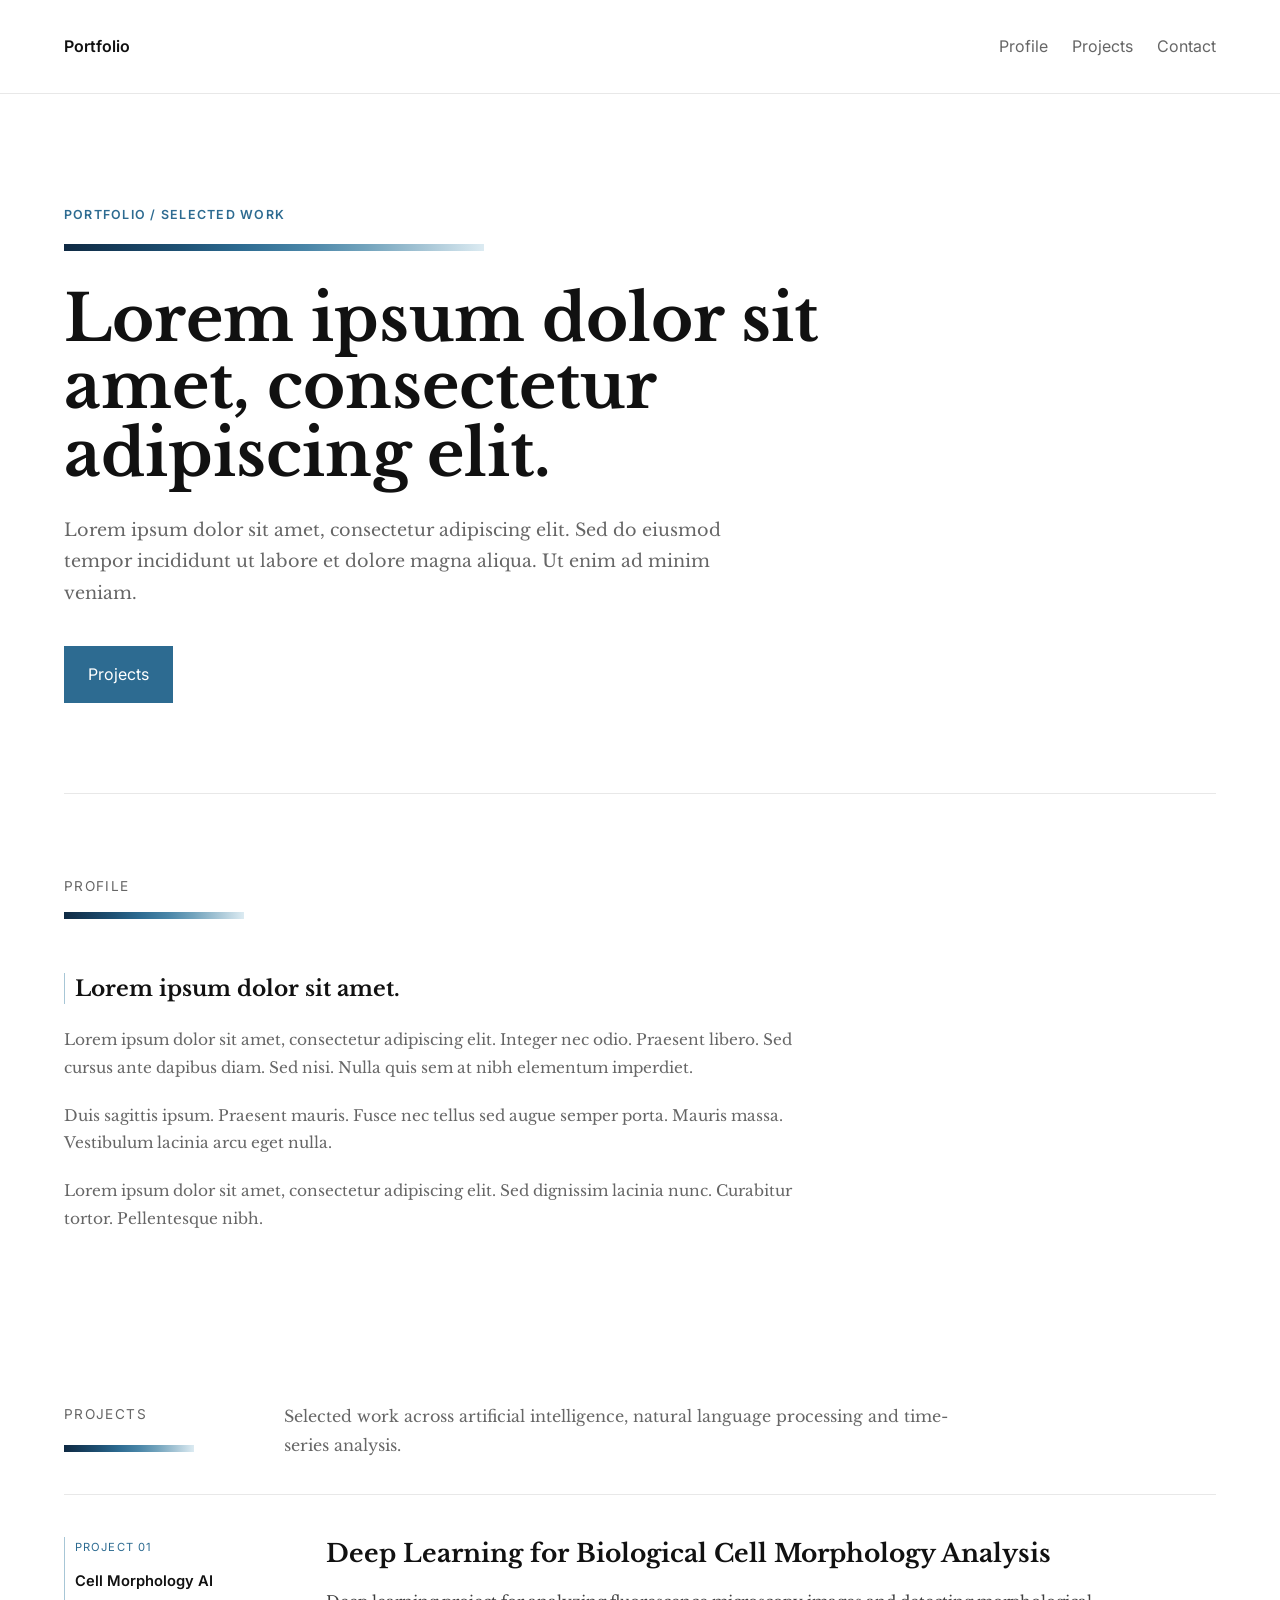
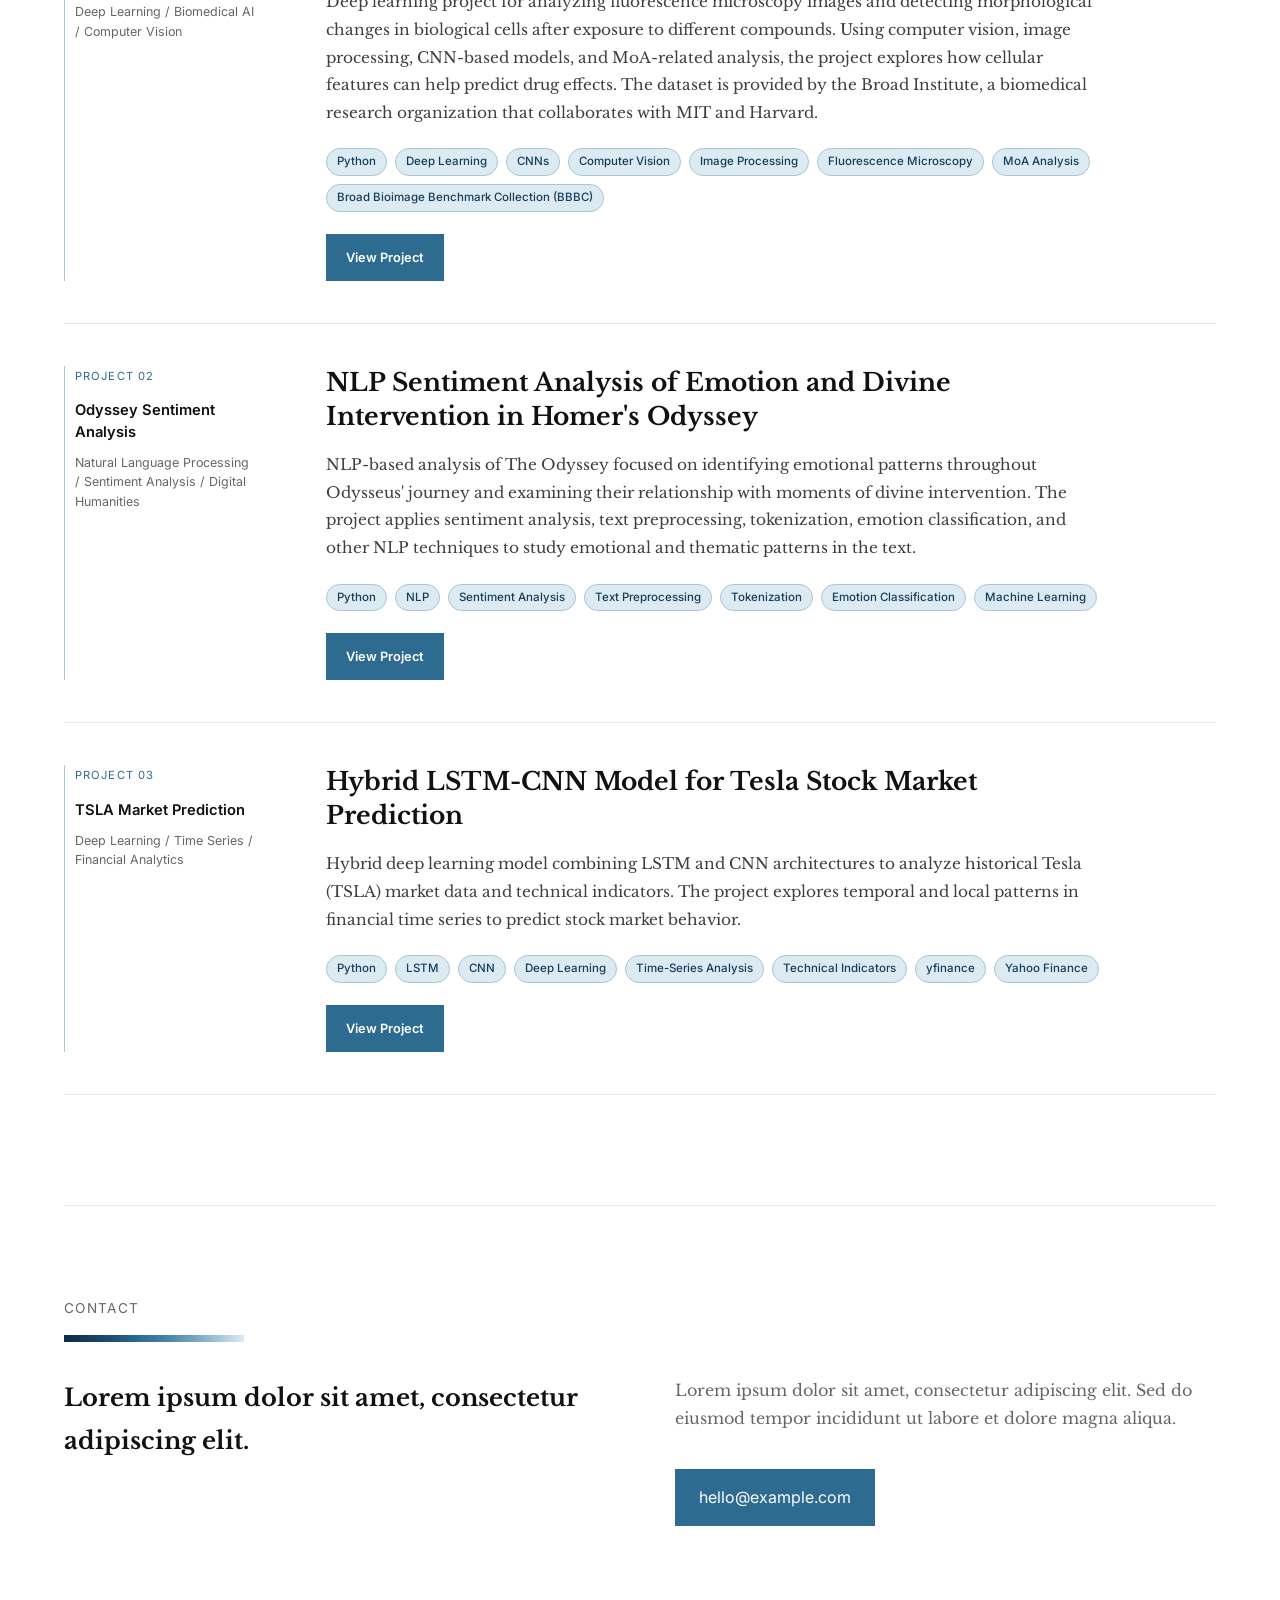
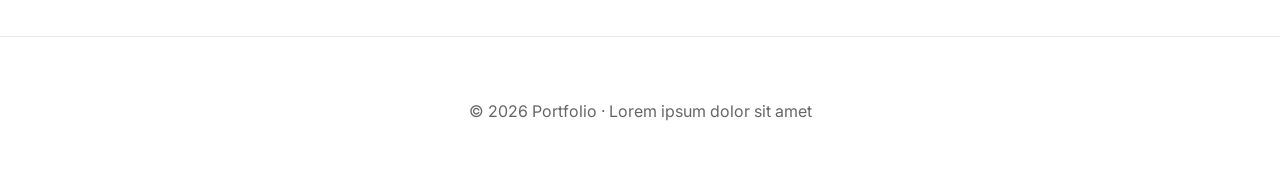
==== portafolio/frontend/index.html @ 0bb59c2b "updated name to frontend without point" ====
<!DOCTYPE html>
<html lang="en">
<head>
    <meta charset="UTF-8">
    <meta name="viewport" content="width=device-width, initial-scale=1.0">

    <title>Portfolio</title>

    <link rel="preconnect" href="https://fonts.googleapis.com">
    <link rel="preconnect" href="https://fonts.gstatic.com" crossorigin>

    <link
        href="https://fonts.googleapis.com/css2?family=Inter:wght@400;500;600&display=swap"
        rel="stylesheet"
    >
    <link
        href="https://fonts.googleapis.com/css2?family=Libre+Baskerville:wght@400;700&display=swap"
        rel="stylesheet"
    >

    <link rel="stylesheet" href="./style.css">
</head>

<body>

<nav>
    <div class="container nav-inner">
        <a href="#hero" class="logo">Portfolio</a>

        <div class="links">
            <a href="#profile">Profile</a>
            <a href="#projects">Projects</a>
            <a href="#contact">Contact</a>
        </div>
    </div>
</nav>

<main>

    <!-- HERO -->
    <header class="hero container" id="hero">
        <p class="eyebrow">Portfolio / Selected Work</p>
        <div class="band-spectrum-rule" aria-hidden="true"></div>

        <h1>
            Lorem ipsum dolor sit amet, consectetur adipiscing elit.
        </h1>

        <p>
            Lorem ipsum dolor sit amet, consectetur adipiscing elit.
            Sed do eiusmod tempor incididunt ut labore et dolore magna aliqua.
            Ut enim ad minim veniam.
        </p>

        <a href="#projects" class="primary-btn">
            Projects
        </a>
    </header>

    <!-- PROFILE -->
    <section class="profile container" id="profile">
        <div class="section-title">Profile</div>
        <div class="band-spectrum-rule" aria-hidden="true"></div>

        <div class="profile-item">
            <div class="profile-meta">
                <h2>
                    Lorem ipsum dolor sit amet.
                </h2>
            </div>

            <div class="profile-content">
                <p>
                    Lorem ipsum dolor sit amet, consectetur adipiscing elit.
                    Integer nec odio. Praesent libero. Sed cursus ante dapibus diam.
                    Sed nisi. Nulla quis sem at nibh elementum imperdiet.
                </p>

                <p>
                    Duis sagittis ipsum. Praesent mauris. Fusce nec tellus sed augue
                    semper porta. Mauris massa. Vestibulum lacinia arcu eget nulla.
                </p>

                <p>
                    Lorem ipsum dolor sit amet, consectetur adipiscing elit.
                    Sed dignissim lacinia nunc. Curabitur tortor. Pellentesque nibh.
                </p>
            </div>
        </div>
    </section>

    <!-- PROJECTS -->
    <section class="projects container" id="projects">
        <div class="projects-heading">
            <div>
                <div class="section-title">Projects</div>
                <div class="band-spectrum-rule" aria-hidden="true"></div>
            </div>

            <p class="projects-intro">
                Selected work across artificial intelligence, natural language
                processing and time-series analysis.
            </p>
        </div>

        <div id="projectsList" class="projects-list">
            <div class="projects-status">
                Loading projects...
            </div>
        </div>
    </section>

    <!-- CONTACT -->
    <section class="contact container" id="contact">
        <div class="section-title">Contact</div>
        <div class="band-spectrum-rule" aria-hidden="true"></div>

        <div class="contact-grid">
            <h2>
                Lorem ipsum dolor sit amet, consectetur adipiscing elit.
            </h2>

            <div>
                <p>
                    Lorem ipsum dolor sit amet, consectetur adipiscing elit.
                    Sed do eiusmod tempor incididunt ut labore et dolore magna aliqua.
                </p>

                <a href="mailto:hello@example.com" class="primary-btn">
                    hello@example.com
                </a>
            </div>
        </div>
    </section>

</main>

<footer>
    © 2026 Portfolio · Lorem ipsum dolor sit amet
</footer>

<script src="./script.js"></script>
</body>
</html>
---- portafolio/frontend/style.css ----
:root{
    --text:#111;
    --muted:#666;
    --line:#e8e8e8;
    --bg:#ffffff;
    --accent:#2d6b91;

    /* Light blue divider matched to the selected blue palette */
    --project-divider:#a7c6d6;

    /* Soft blue spectrum for a smoother visual transition */
    --spectrum-1:#0f2a43;
    --spectrum-2:#163d5c;
    --spectrum-3:#1f5275;
    --spectrum-4:#2d6b91;
    --spectrum-5:#4a86a8;
    --spectrum-6:#73a4bd;
    --spectrum-7:#a7c6d6;
    --spectrum-8:#dcebf2;
}

*{
    margin:0;
    padding:0;
    box-sizing:border-box;
}

html{
    scroll-behavior:smooth;
}

body{
    background:var(--bg);
    color:var(--text);
    font-family:'Libre Baskerville',serif;
    line-height:1.8;
}

.container{
    width:min(1180px,90%);
    margin:auto;
}

nav{
    padding:32px 0;
    border-bottom:1px solid var(--line);
    font-family:'Inter',sans-serif;
}

.nav-inner{
    display:flex;
    justify-content:space-between;
    align-items:center;
    gap:24px;
}

.logo{
    text-decoration:none;
    color:var(--text);
    font-weight:600;
    font-size:1rem;
}

.links{
    display:flex;
    gap:24px;
}

.links a{
    text-decoration:none;
    color:var(--muted);
    transition:.2s;
}

.links a:hover{
    color:var(--text);
}

/* HERO */

.hero{
    padding:110px 0 90px;
}

.eyebrow{
    margin-bottom:18px;
    font-family:'Inter',sans-serif;
    color:var(--accent) !important;
    text-transform:uppercase;
    letter-spacing:.1em;
    font-size:.78rem !important;
    font-weight:600;
}

.hero h1{
    font-size:4rem;
    line-height:1.05;
    margin-bottom:28px;
    max-width:920px;
}

.hero p{
    max-width:720px;
    color:var(--muted);
    font-size:1.1rem;
}

.primary-btn{
    margin-top:36px;
    display:inline-block;
    padding:14px 24px;
    background:var(--accent);
    color:white;
    text-decoration:none;
    font-family:'Inter',sans-serif;
    transition:.2s;
}

.primary-btn:hover{
    background:var(--spectrum-2);
}

/* SHARED */

.section-title{
    font-size:.85rem;
    font-family:'Inter',sans-serif;
    text-transform:uppercase;
    letter-spacing:.1em;
    margin-bottom:30px;
    color:var(--muted);
}

/* BAND SPECTRUM RULE */

.band-spectrum-rule{
    width:100%;
    max-width:780px;
    height:7px;
    margin:0 0 34px;
    background:
        linear-gradient(
            90deg,
            var(--spectrum-1) 0%,
            var(--spectrum-2) 14%,
            var(--spectrum-3) 28%,
            var(--spectrum-4) 42%,
            var(--spectrum-5) 58%,
            var(--spectrum-6) 72%,
            var(--spectrum-7) 86%,
            var(--spectrum-8) 100%
        );
}

.hero .band-spectrum-rule{
    max-width:420px;
    margin-bottom:34px;
}

.projects-heading .band-spectrum-rule{
    max-width:130px;
    margin-bottom:0;
}

.contact > .band-spectrum-rule,
.profile > .band-spectrum-rule{
    max-width:180px;
    margin-top:-16px;
    margin-bottom:34px;
}

/* PROFILE */

.profile{
    padding:80px 0;
    border-top:1px solid var(--line);
}

.profile-item{
    display:grid;
    grid-template-columns:1fr;
    gap:0;
    padding:20px 0 10px;
}

.profile-meta{
    padding-right:0;
    padding-left:10px;
    margin-bottom:22px;
    border-left:1px solid var(--project-divider);
}

.profile-kicker{
    display:block;
    margin-bottom:14px;
    font-family:'Inter',sans-serif;
    font-size:.7rem;
    letter-spacing:.1em;
    text-transform:uppercase;
    color:var(--accent);
}

.profile h2{
    font-size:1.35rem;
    line-height:1.45;
}

.profile-content{
    padding-left:0;
}

.profile-content p{
    max-width:780px;
    color:var(--muted);
    font-size:.96rem;
    line-height:1.8;
}

.profile-content p + p{
    margin-top:20px;
}

@media(max-width:768px){

    .band-spectrum-rule{
        height:6px;
    }


    .profile-item{
        grid-template-columns:1fr;
        padding-top:10px;
    }

    .profile-meta{
        padding-right:0;
        padding-left:10px;
        margin-bottom:22px;
    }

    .profile-content{
        padding-left:0;
    }
}

/* PROJECTS */

.projects{
    padding:80px 0 110px;
}

.projects-heading{
    display:grid;
    grid-template-columns:180px minmax(0,1fr);
    gap:40px;
    align-items:start;
    margin-bottom:34px;
}

.projects-heading .section-title{
    margin-bottom:18px;
}

.projects-intro{
    max-width:680px;
    color:var(--muted);
    font-size:1rem;
}

/*
    Paragraph-based editorial layout:
    one project per block, not a five-column grid.
*/
.projects-list{
    border-top:1px solid var(--line);
}

.project-item{
    display:grid;
    grid-template-columns:220px minmax(0,1fr);
    gap:0;
    padding:42px 0;
    border-bottom:1px solid var(--line);
}

.project-meta{
    padding-right:30px ;
    padding-left: 10px;
    border-left:1px solid var(--project-divider);
}

.project-content{
    padding-left:42px;
}

.project-number{
    display:block;
    margin-bottom:14px;
    font-family:'Inter',sans-serif;
    font-size:.7rem;
    letter-spacing:.1em;
    text-transform:uppercase;
    color:var(--accent);
}

.project-short-title{
    margin-bottom:10px;
    font-family:'Inter',sans-serif;
    font-size:.92rem;
    font-weight:600;
    line-height:1.45;
}

.project-category{
    font-family:'Inter',sans-serif;
    font-size:.78rem;
    line-height:1.55;
    color:var(--muted);
}

.project-main-title{
    margin-bottom:18px;
    max-width:760px;
    font-size:1.55rem;
    line-height:1.35;
}

.project-description{
    max-width:780px;
    color:#3f3f3f;
    font-size:.96rem;
    line-height:1.8;
}

.stack{
    display:flex;
    flex-wrap:wrap;
    gap:8px;
    margin-top:22px;
    max-width:780px;
}

.stack span{
    display:inline-flex;
    align-items:center;
    padding:6px 10px;
    border:1px solid var(--spectrum-7);
    border-radius:999px;
    background:var(--spectrum-8);
    color:var(--spectrum-2);
    font-family:'Inter',sans-serif;
    font-size:.72rem;
    line-height:1.2;
    font-weight:500;
}

.project-actions{
    margin-top:22px;
}

.github-repo{
    display:inline-block;
    padding:12px 20px;
    background:var(--accent);
    color:#fff;
    text-decoration:none;
    font-family:'Inter',sans-serif;
    font-size:.8rem;
    font-weight:600;
    transition:.2s;
}

.github-repo:hover{
    background:var(--spectrum-2);
    color:#fff;
}

.projects-status{
    padding:30px 0;
    color:var(--muted);
    font-family:'Inter',sans-serif;
}

@media(max-width:768px){

    .projects-heading{
        grid-template-columns:1fr;
        gap:12px;
    }

    .project-item{
        grid-template-columns:1fr;
        padding:34px 0;
    }

    .project-meta{
        padding-right:0;
        padding-left:10px;
        margin-bottom:22px;
    }

    .project-content{
        padding-left:0;
    }

    .project-main-title{
        font-size:1.3rem;
    }
}

/* CONTACT */

.contact{
    padding:90px 0 110px;
    border-top:1px solid var(--line);
}

.contact-grid{
    display:grid;
    grid-template-columns:minmax(0,1fr) minmax(0,1fr);
    gap:70px;
}

.contact-grid p{
    color:var(--muted);
}

/* FOOTER */

footer{
    border-top:1px solid var(--line);
    padding:60px 0;
    text-align:center;
    color:var(--muted);
    font-family:'Inter',sans-serif;
}

/* RESPONSIVE */

@media(max-width:768px){

    .nav-inner{
        align-items:flex-start;
        flex-direction:column;
    }

    .links{
        width:100%;
        justify-content:space-between;
        gap:12px;
    }

    .hero{
        padding:70px 0;
    }

    .hero h1{
        font-size:2.4rem;
    }

    .profile-grid,
    .contact-grid{
        grid-template-columns:1fr;
        gap:30px;
    }

    .profile,
    .projects,
    .contact{
        padding:60px 0;
    }
}
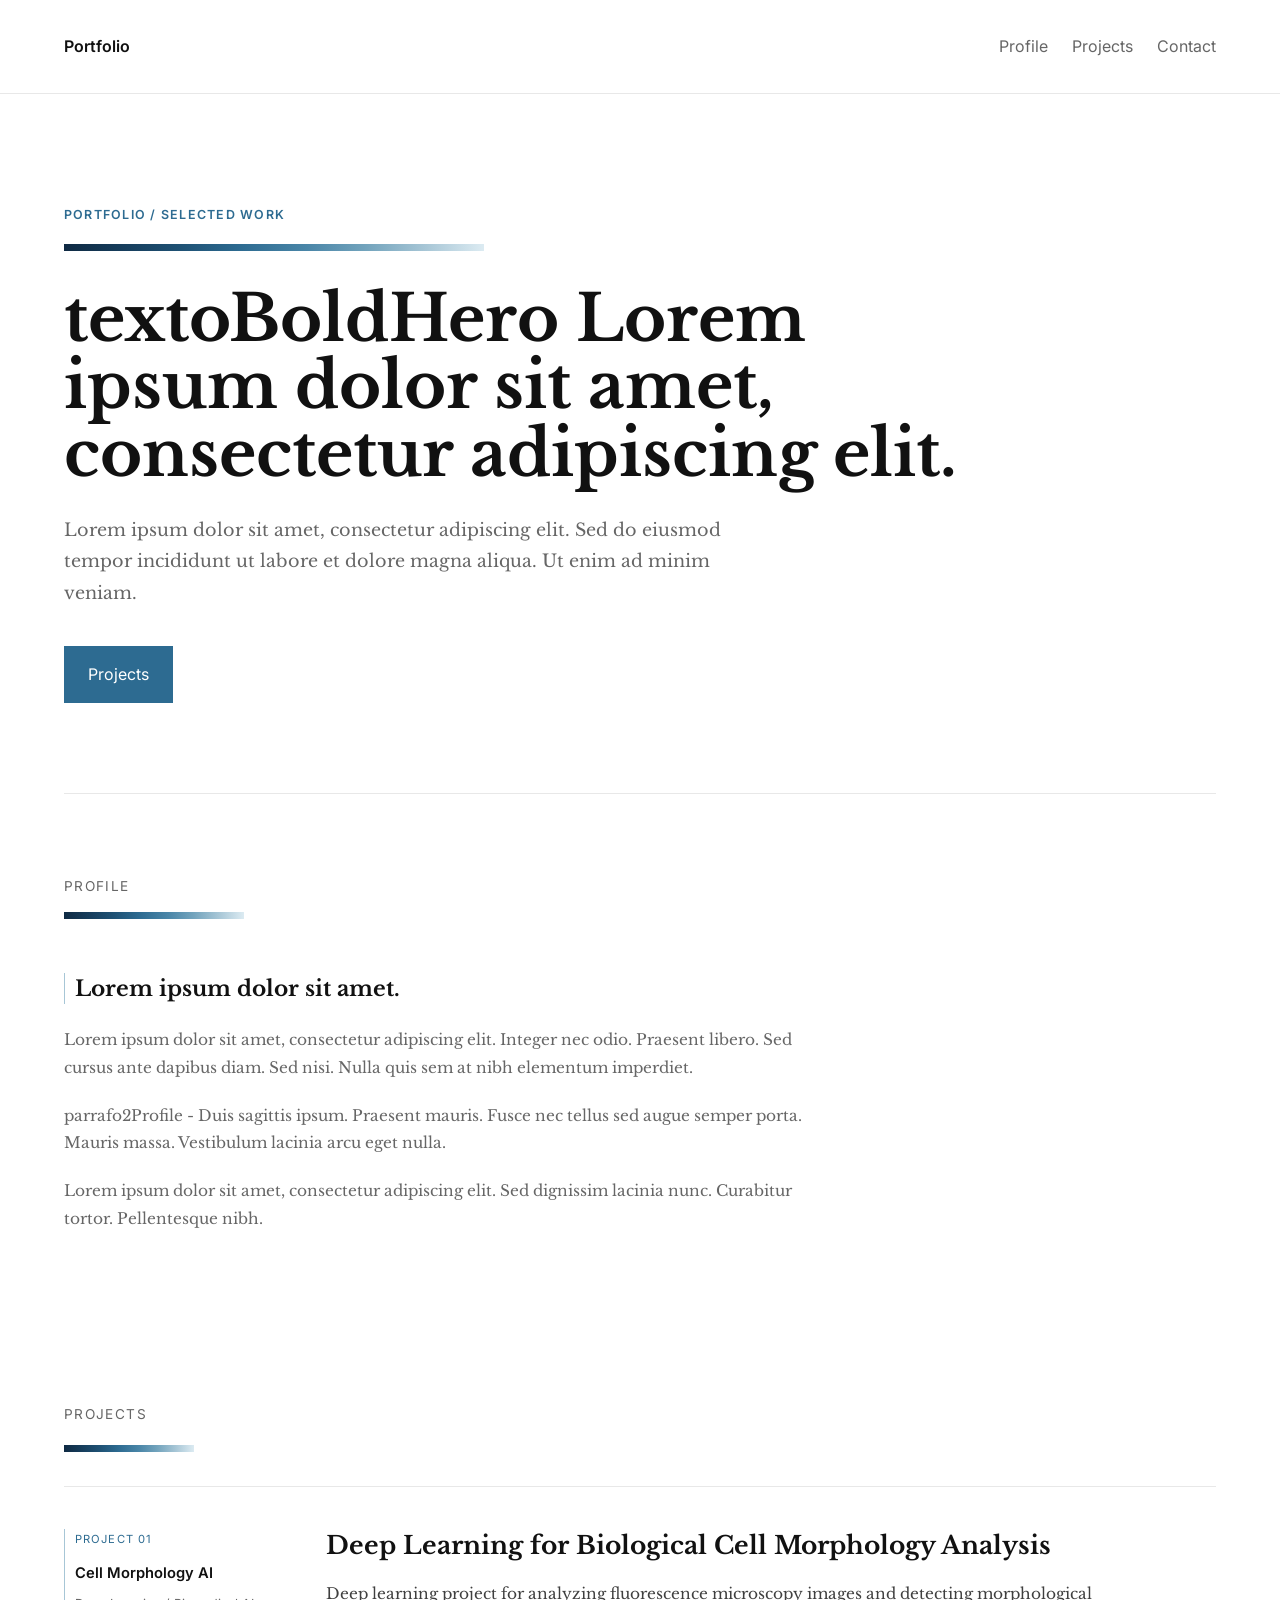
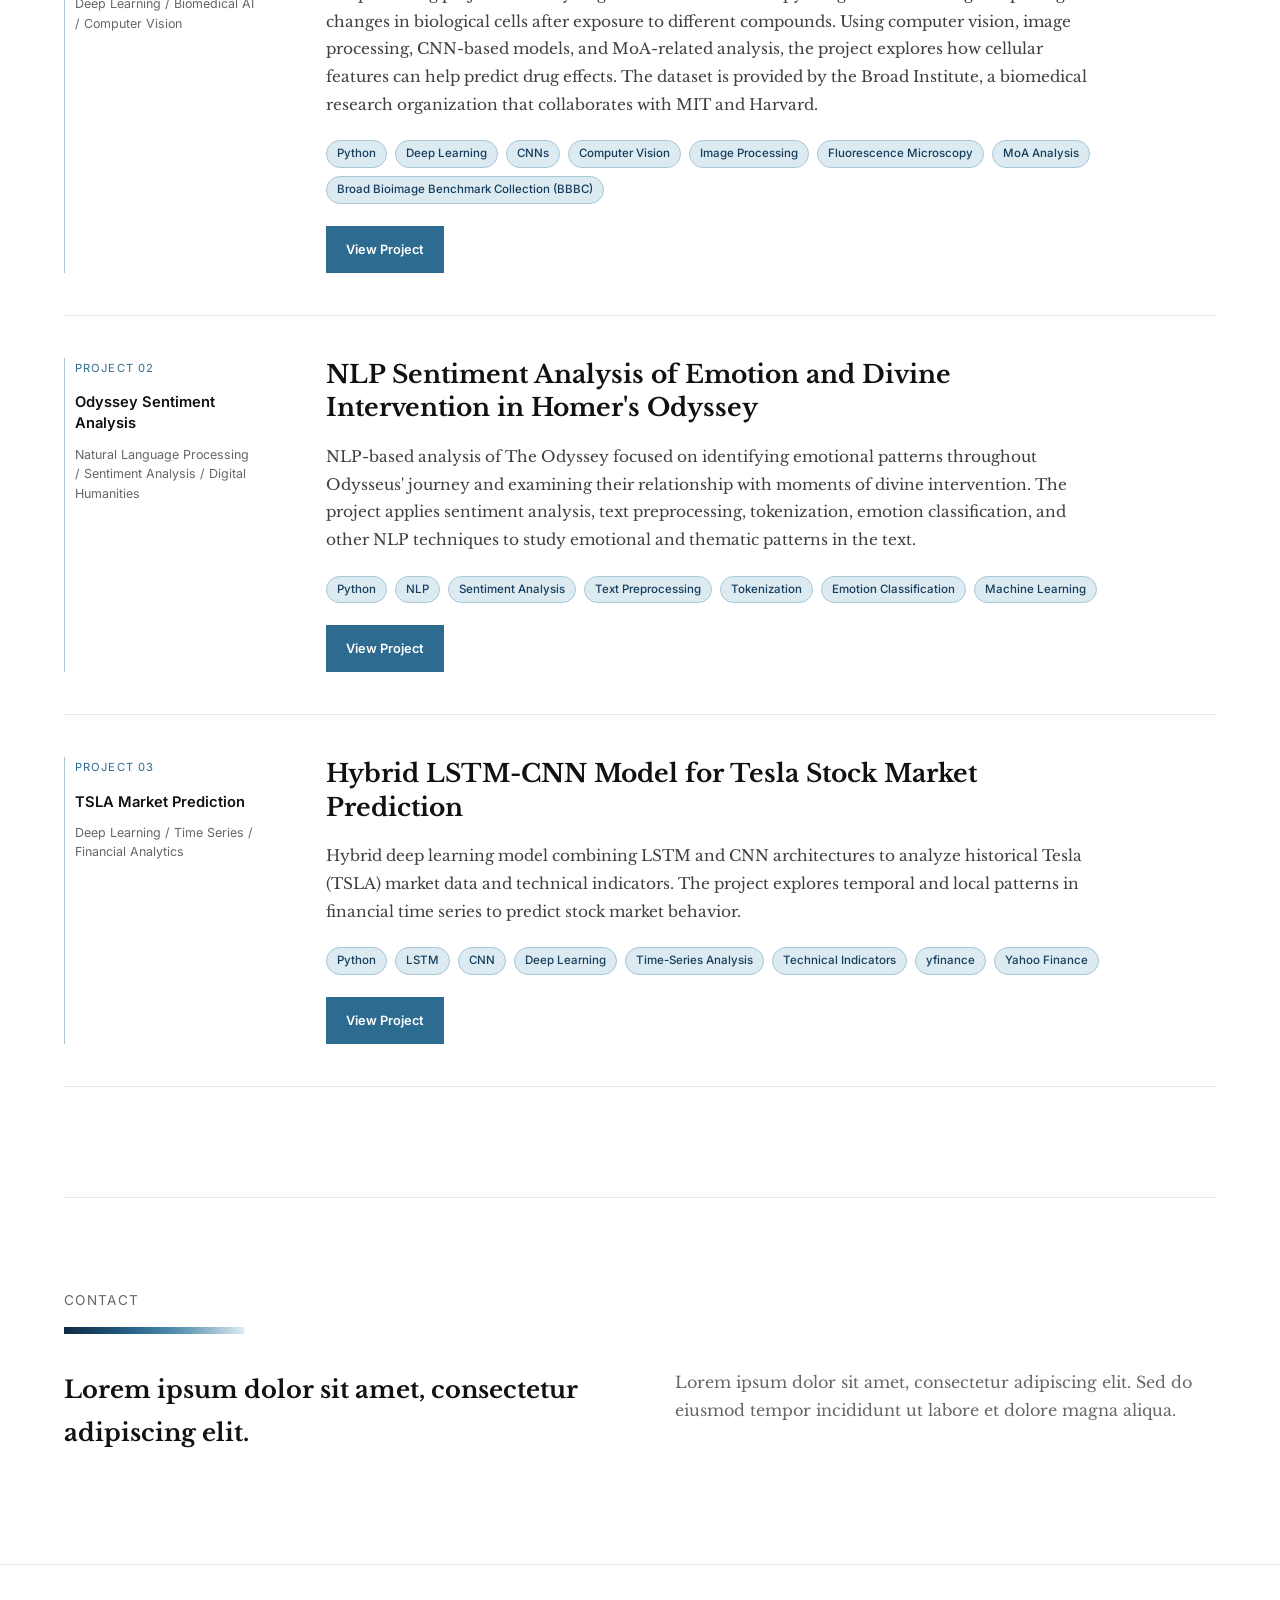
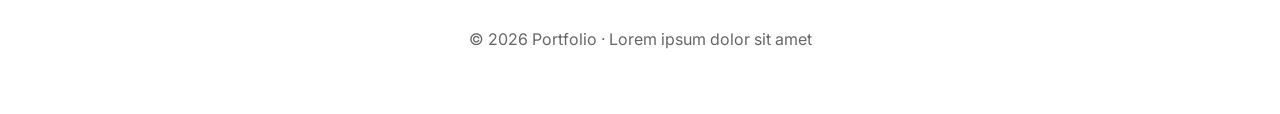
==== commit b33dec44: "updated FE with dynamic texts" ====
--- a/portafolio/frontend/index.html
+++ b/portafolio/frontend/index.html
@@ -42,11 +42,11 @@
         <p class="eyebrow">Portfolio / Selected Work</p>
         <div class="band-spectrum-rule" aria-hidden="true"></div>
 
-        <h1>
+        <h1 id="textoBoldHero">
             Lorem ipsum dolor sit amet, consectetur adipiscing elit.
         </h1>
 
-        <p>
+        <p id="textoEpitetoHero">
             Lorem ipsum dolor sit amet, consectetur adipiscing elit.
             Sed do eiusmod tempor incididunt ut labore et dolore magna aliqua.
             Ut enim ad minim veniam.
@@ -64,24 +64,24 @@
 
         <div class="profile-item">
             <div class="profile-meta">
-                <h2>
+                <h2 id="titleProfile">
                     Lorem ipsum dolor sit amet.
                 </h2>
             </div>
 
             <div class="profile-content">
-                <p>
+                <p id="parrafo1Profile">
                     Lorem ipsum dolor sit amet, consectetur adipiscing elit.
                     Integer nec odio. Praesent libero. Sed cursus ante dapibus diam.
                     Sed nisi. Nulla quis sem at nibh elementum imperdiet.
                 </p>
 
-                <p>
+                <p id="parrafo2Profile">
                     Duis sagittis ipsum. Praesent mauris. Fusce nec tellus sed augue
                     semper porta. Mauris massa. Vestibulum lacinia arcu eget nulla.
                 </p>
 
-                <p>
+                <p id="parrafo3Profile">
                     Lorem ipsum dolor sit amet, consectetur adipiscing elit.
                     Sed dignissim lacinia nunc. Curabitur tortor. Pellentesque nibh.
                 </p>
@@ -97,10 +97,6 @@
                 <div class="band-spectrum-rule" aria-hidden="true"></div>
             </div>
 
-            <p class="projects-intro">
-                Selected work across artificial intelligence, natural language
-                processing and time-series analysis.
-            </p>
         </div>
 
         <div id="projectsList" class="projects-list">
@@ -116,19 +112,15 @@
         <div class="band-spectrum-rule" aria-hidden="true"></div>
 
         <div class="contact-grid">
-            <h2>
+            <h2 id="ContactHeroText">
                 Lorem ipsum dolor sit amet, consectetur adipiscing elit.
             </h2>
 
             <div>
-                <p>
+                <p id="ContactEpitetoText">
                     Lorem ipsum dolor sit amet, consectetur adipiscing elit.
                     Sed do eiusmod tempor incididunt ut labore et dolore magna aliqua.
                 </p>
-
-                <a href="mailto:hello@example.com" class="primary-btn">
-                    hello@example.com
-                </a>
             </div>
         </div>
     </section>
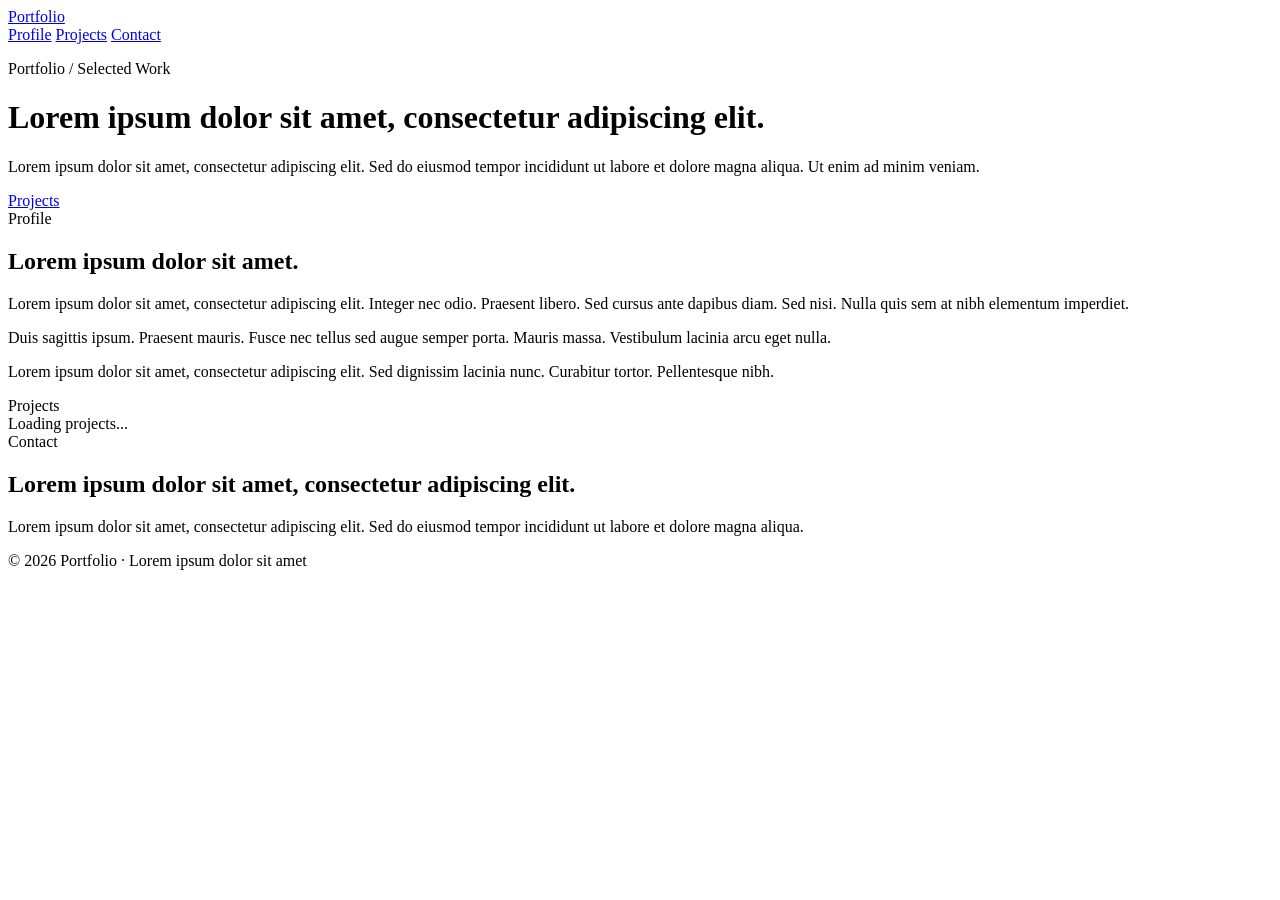
==== commit e50d7216: "Included link GitRepo in FE" ====
--- a/portafolio/frontend/index.html
+++ b/portafolio/frontend/index.html
@@ -18,7 +18,7 @@
         rel="stylesheet"
     >
 
-    <link rel="stylesheet" href="./style.css">
+    <link rel="stylesheet" href="/style.css">
 </head>
 
 <body>
@@ -131,6 +131,6 @@
     © 2026 Portfolio · Lorem ipsum dolor sit amet
 </footer>
 
-<script src="./script.js"></script>
+<script src="/script.js"></script>
 </body>
 </html>
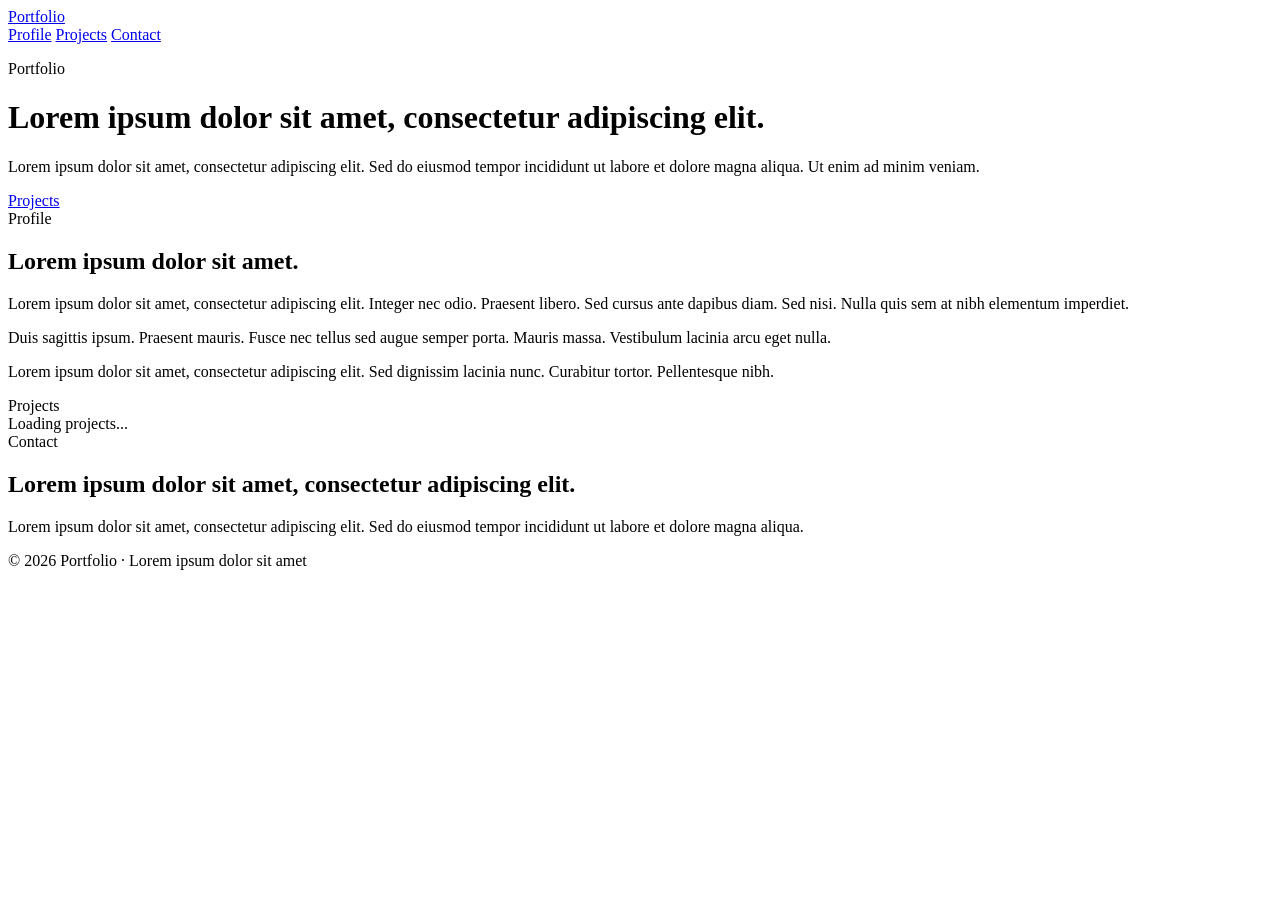
==== commit e2d88476: "problems frontend to resolve" ====
--- a/portafolio/frontend/index.html
+++ b/portafolio/frontend/index.html
@@ -39,7 +39,7 @@
 
     <!-- HERO -->
     <header class="hero container" id="hero">
-        <p class="eyebrow">Portfolio / Selected Work</p>
+        <p class="eyebrow">Portfolio</p>
         <div class="band-spectrum-rule" aria-hidden="true"></div>
 
         <h1 id="textoBoldHero">
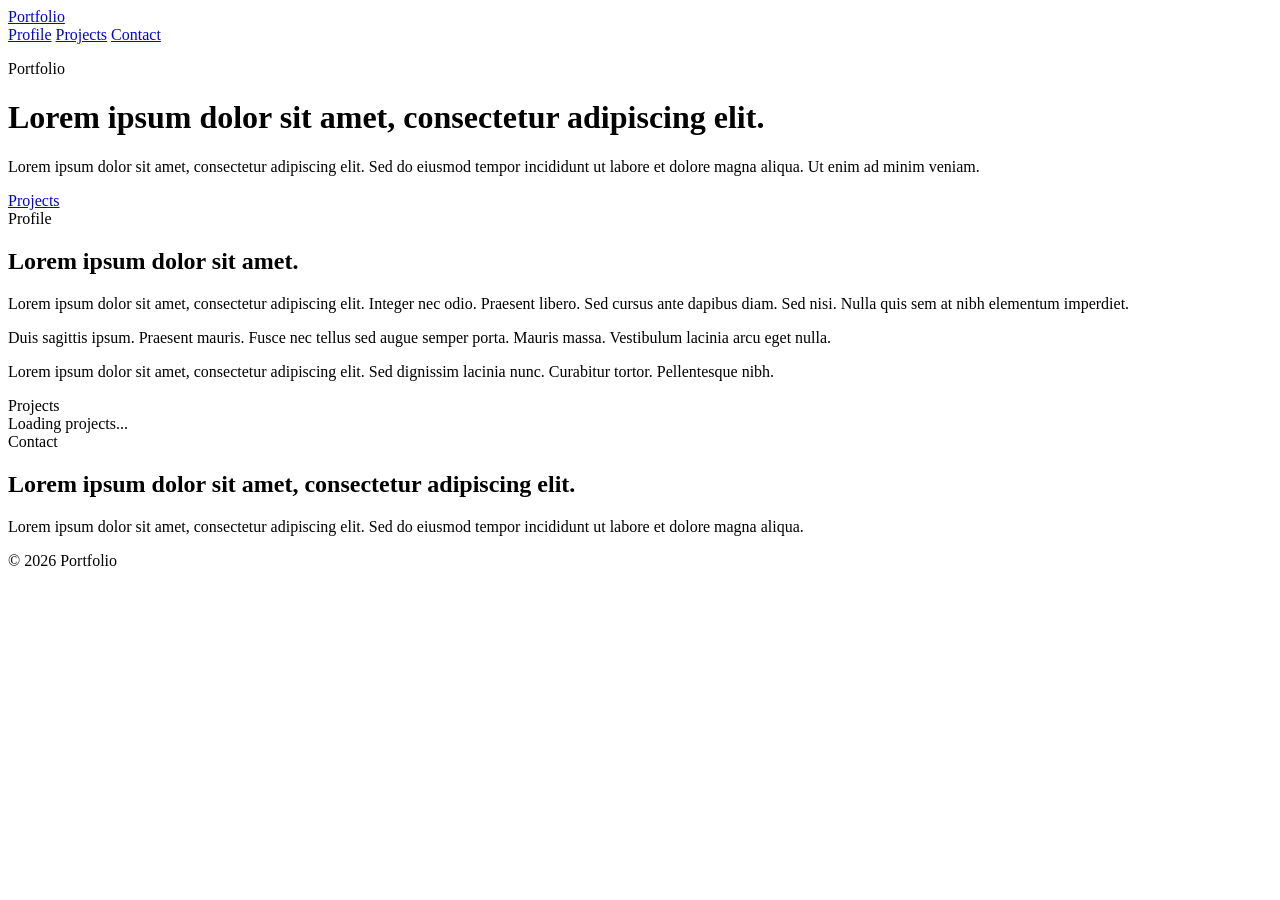
==== commit da4ca415: "Updated text  general.json" ====
--- a/portafolio/frontend/index.html
+++ b/portafolio/frontend/index.html
@@ -128,7 +128,7 @@
 </main>
 
 <footer>
-    © 2026 Portfolio · Lorem ipsum dolor sit amet
+    © 2026 Portfolio
 </footer>
 
 <script src="/script.js"></script>
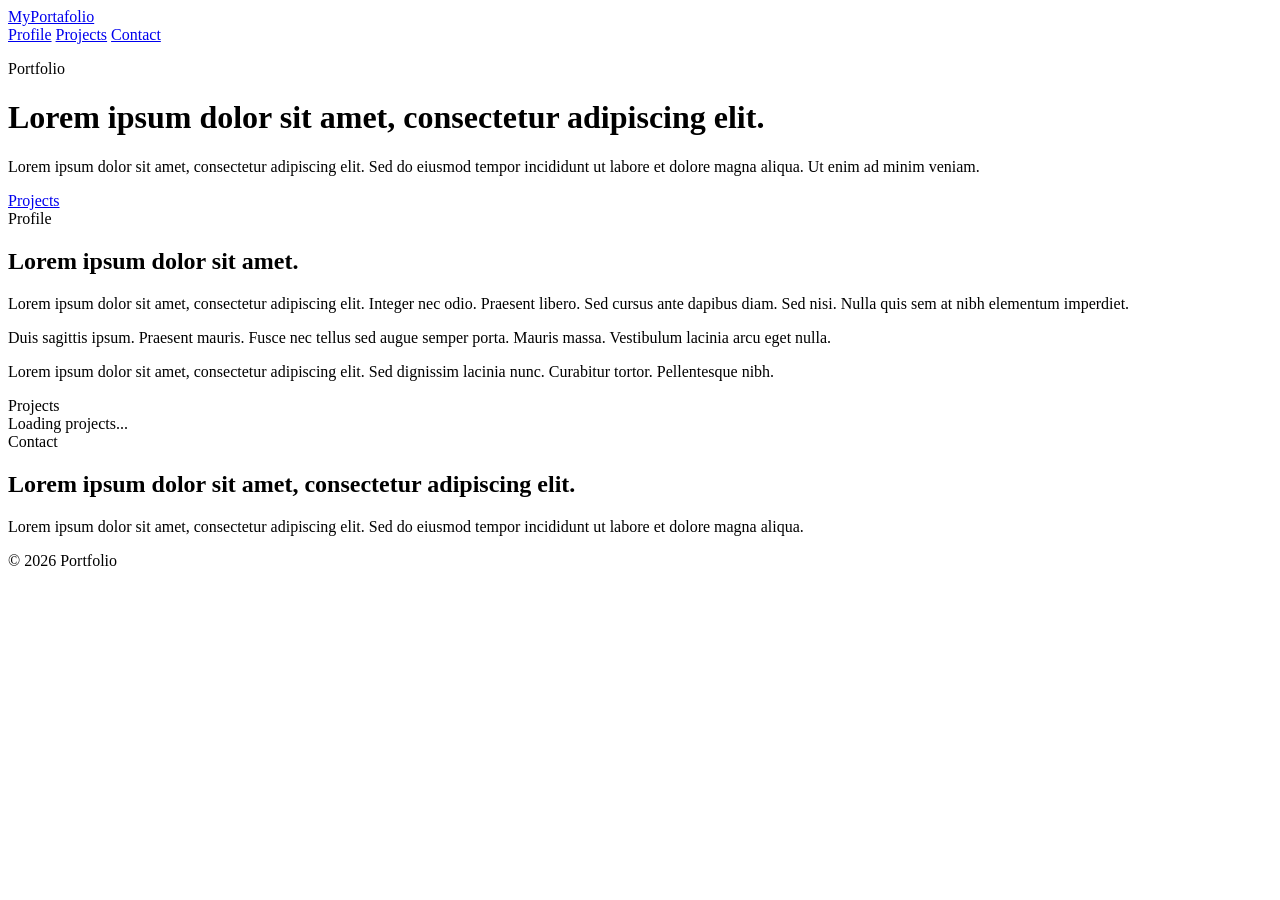
==== commit 44cf9851: "Updated text portafolio names" ====
--- a/portafolio/frontend/index.html
+++ b/portafolio/frontend/index.html
@@ -25,7 +25,7 @@
 
 <nav>
     <div class="container nav-inner">
-        <a href="#hero" class="logo">Portfolio</a>
+        <a href="/index.html" class="logo" id="logoText">MyPortafolio</a>
 
         <div class="links">
             <a href="#profile">Profile</a>
@@ -127,9 +127,7 @@
 
 </main>
 
-<footer>
-    © 2026 Portfolio
-</footer>
+<footer id="footerText">© 2026 Portfolio</footer>
 
 <script src="/script.js"></script>
 </body>
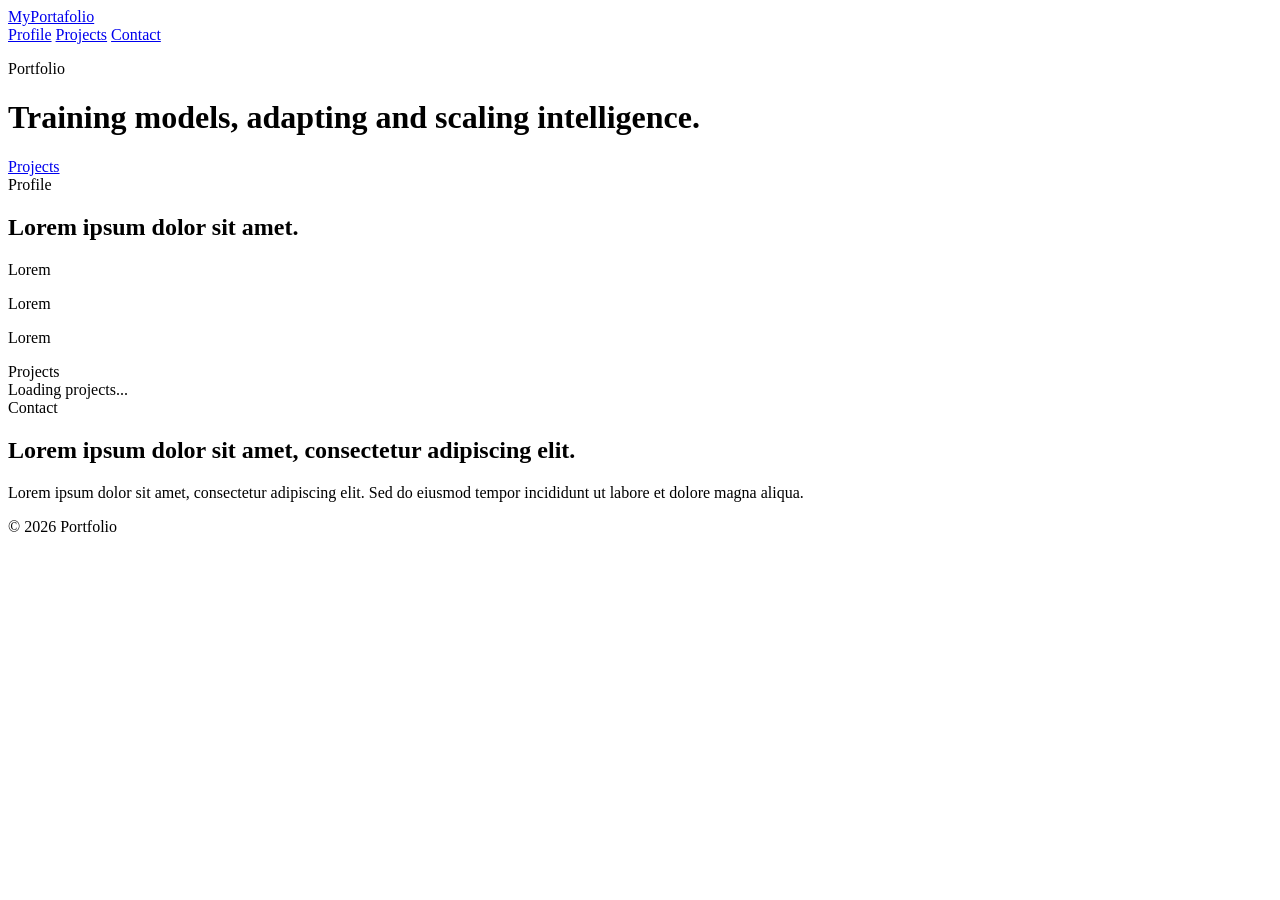
==== commit 8ce03a50: "Updated index without Lorem Text" ====
--- a/portafolio/frontend/index.html
+++ b/portafolio/frontend/index.html
@@ -21,6 +21,16 @@
     <link rel="stylesheet" href="/style.css">
 </head>
 
+<!-- Google tag (gtag.js) -->
+<script async src="https://www.googletagmanager.com/gtag/js?id=G-EVBXH4X49D"></script>
+<script>
+  window.dataLayer = window.dataLayer || [];
+  function gtag(){dataLayer.push(arguments);}
+  gtag('js', new Date());
+
+  gtag('config', 'G-EVBXH4X49D');
+</script>
+
 <body>
 
 <nav>
@@ -43,14 +53,10 @@
         <div class="band-spectrum-rule" aria-hidden="true"></div>
 
         <h1 id="textoBoldHero">
-            Lorem ipsum dolor sit amet, consectetur adipiscing elit.
+            Training models, adapting and scaling intelligence.
         </h1>
 
-        <p id="textoEpitetoHero">
-            Lorem ipsum dolor sit amet, consectetur adipiscing elit.
-            Sed do eiusmod tempor incididunt ut labore et dolore magna aliqua.
-            Ut enim ad minim veniam.
-        </p>
+        <p id="textoEpitetoHero"></p>
 
         <a href="#projects" class="primary-btn">
             Projects
@@ -71,19 +77,15 @@
 
             <div class="profile-content">
                 <p id="parrafo1Profile">
-                    Lorem ipsum dolor sit amet, consectetur adipiscing elit.
-                    Integer nec odio. Praesent libero. Sed cursus ante dapibus diam.
-                    Sed nisi. Nulla quis sem at nibh elementum imperdiet.
+                    Lorem
                 </p>
 
                 <p id="parrafo2Profile">
-                    Duis sagittis ipsum. Praesent mauris. Fusce nec tellus sed augue
-                    semper porta. Mauris massa. Vestibulum lacinia arcu eget nulla.
+                    Lorem
                 </p>
 
                 <p id="parrafo3Profile">
-                    Lorem ipsum dolor sit amet, consectetur adipiscing elit.
-                    Sed dignissim lacinia nunc. Curabitur tortor. Pellentesque nibh.
+                    Lorem
                 </p>
             </div>
         </div>
